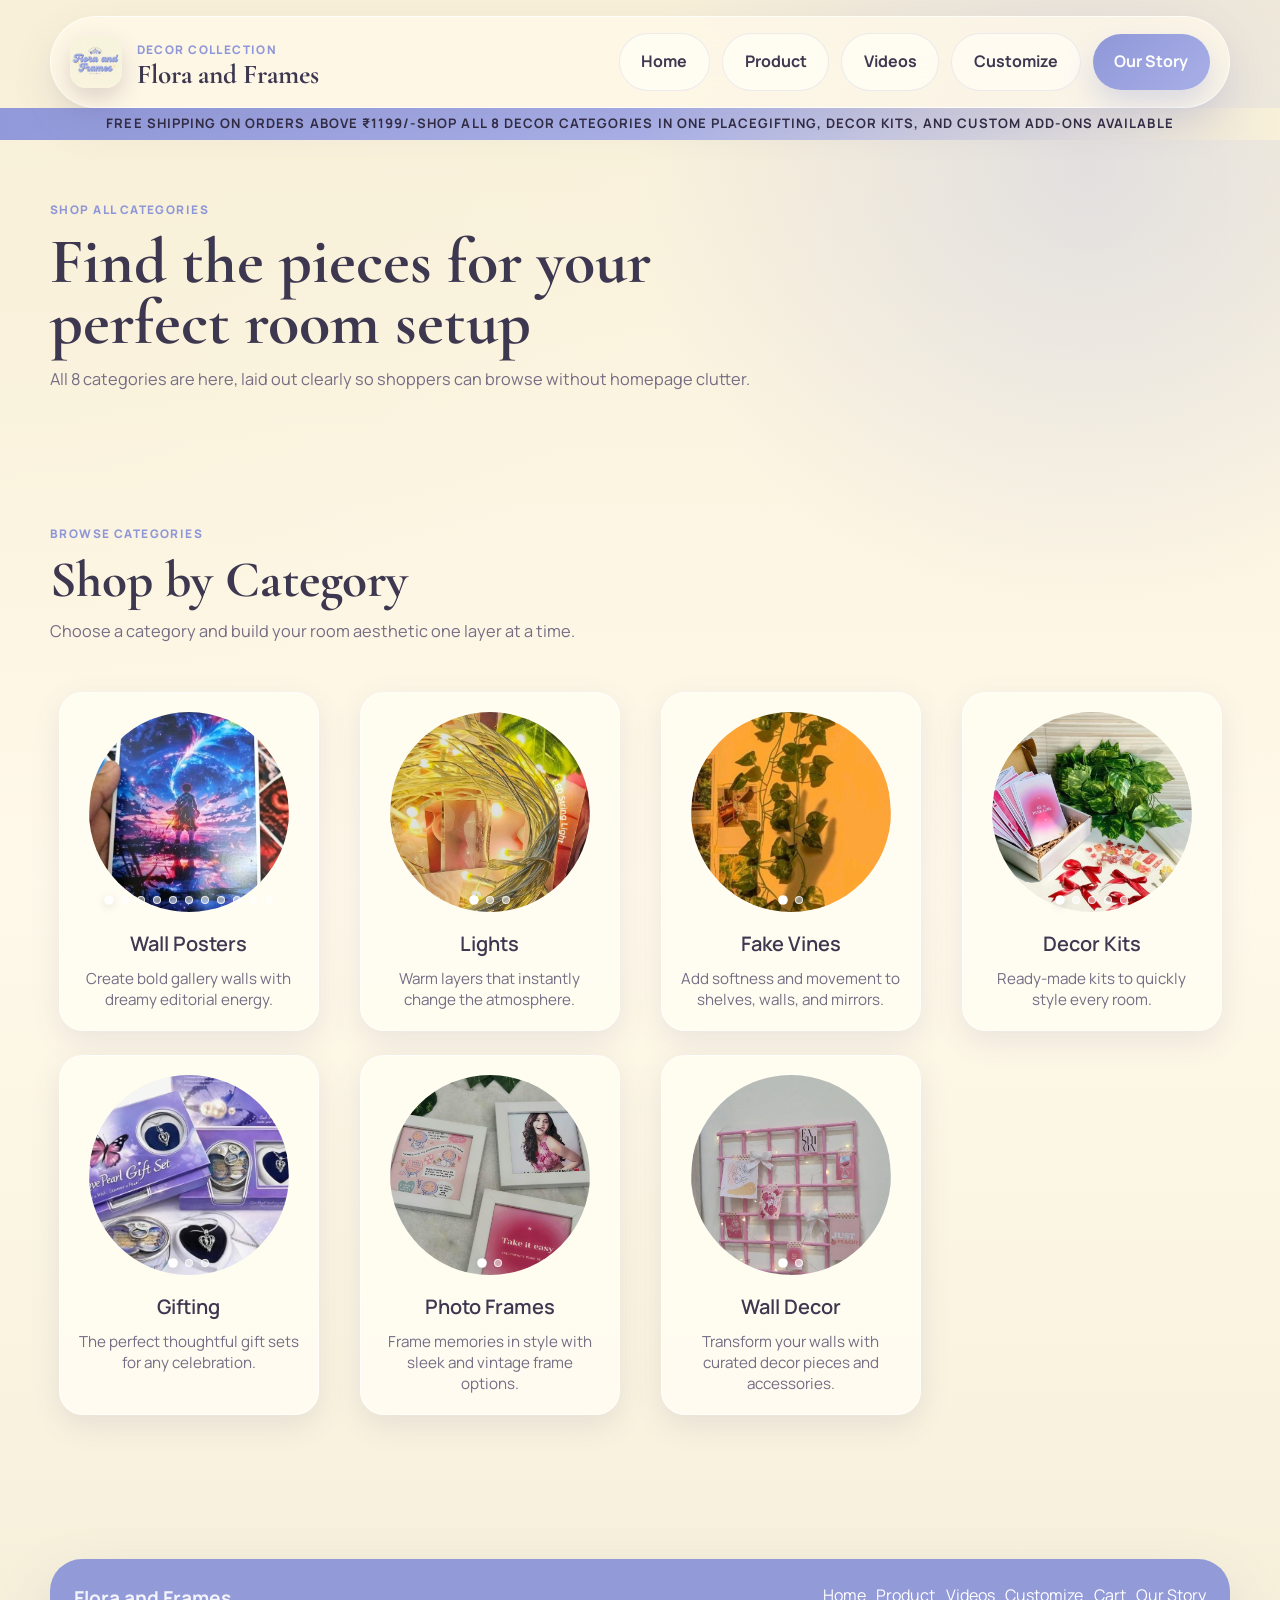
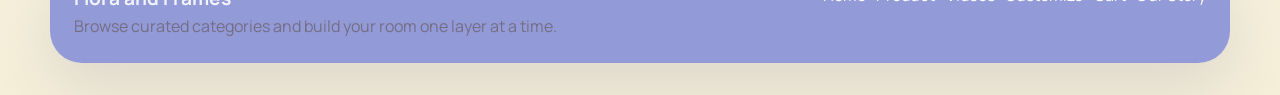
==== flora and frames/shop.html @ b6ec5540 "upload flora and frames website" ====
<!doctype html>
<html lang="en">
  <head>
    <meta charset="UTF-8" />
    <meta name="viewport" content="width=device-width, initial-scale=1.0" />
    <title>Flora and Frames - Shop</title>
    <link rel="preconnect" href="https://fonts.googleapis.com" />
    <link rel="preconnect" href="https://fonts.gstatic.com" crossorigin />
    <link
      href="https://fonts.googleapis.com/css2?family=Cormorant+Garamond:wght@500;600;700&family=Manrope:wght@400;500;600;700;800&display=swap"
      rel="stylesheet"
    />
    <link rel="stylesheet" href="style.css" />
  </head>
  <body>
    <nav class="navbar">
      <button
        class="mobile-menu-toggle"
        type="button"
        aria-label="Toggle navigation"
        aria-expanded="false"
      >
        <span></span>
        <span></span>
        <span></span>
      </button>
      <div class="logo" onclick="goHome()">
        <img src="logo.jpg" alt="Flora and Frames" class="logo-img" />
        <div>
          <span class="brand-tag">Decor collection</span>
          <h2>Flora and Frames</h2>
        </div>
      </div>
      <div class="nav-actions" aria-label="Quick actions">
        <button
          class="icon-button"
          type="button"
          aria-label="Search"
          onclick="goShop()"
        >
          <svg viewBox="0 0 24 24" aria-hidden="true">
            <circle cx="11" cy="11" r="6.5"></circle>
            <path d="M16.2 16.2L21 21"></path>
          </svg>
        </button>
        <button
          class="icon-button"
          type="button"
          aria-label="Bag"
          onclick="goCart()"
        >
          <svg viewBox="0 0 24 24" aria-hidden="true">
            <path d="M7 8.5h10l-1 10H8z"></path>
            <path d="M9.5 8.5a2.5 2.5 0 0 1 5 0"></path>
          </svg>
          <span class="cart-count" data-cart-count>0</span>
        </button>
      </div>
      <div class="nav-links">
        <button class="nav-button ghost" onclick="goHome()">Home</button>
        <button
          class="nav-button ghost"
          data-nav="product"
          onclick="goProduct()"
        >
          Product
        </button>
        <button class="nav-button ghost" onclick="goVideos()">Videos</button>
        <button class="nav-button ghost" onclick="goCustomize()">
          Customize
        </button>
        <button class="nav-button" onclick="goStory()">Our Story</button>
      </div>
    </nav>

    <div class="shipping-banner">
      <div class="announcement-slider" id="announcement-slider">
        <p class="announcement-item is-active">
          Free shipping on orders above &#8377;1199/-
        </p>
        <p class="announcement-item">
          Shop all 8 decor categories in one place
        </p>
        <p class="announcement-item">
          Gifting, decor kits, and custom add-ons available
        </p>
      </div>
    </div>

    <main class="page-main">
      <section class="page-hero section-shell">
        <div class="section-heading" data-animate>
          <span class="eyebrow">Shop all categories</span>
          <h1 class="page-title">
            Find the pieces for your perfect room setup
          </h1>
          <p>
            All 8 categories are here, laid out clearly so shoppers can browse
            without homepage clutter.
          </p>
        </div>
      </section>

      <section class="categories-section section-shell">
        <div class="section-heading" data-animate>
          <span class="eyebrow">Browse categories</span>
          <h2>Shop by Category</h2>
          <p>
            Choose a category and build your room aesthetic one layer at a time.
          </p>
        </div>
        <div class="category-grid">
          <!-- Wall Posters -->
          <div class="category-card">
            <div class="image-container">
              <div class="image-wrapper">
                <img
                  src="img/shop_images/wall_poster.jpeg"
                  src="img/shop_images/wall_poster1.jpeg"
                  alt="Wall Posters"
                  class="category-image"
                  data-category="wall-posters"
                />
              </div>
              <div class="dots-container">
                <span class="dot active"></span>
              </div>
            </div>
            <h3>Wall Posters</h3>
            <p>Create bold gallery walls with dreamy editorial energy.</p>
          </div>

          <!-- Lights -->
          <div class="category-card">
            <div class="image-container">
              <div class="image-wrapper">
                <img
                  src="img/shop_images/ligts.jpeg"
                  alt="Lights"
                  class="category-image"
                  data-category="lights"
                  data-index="0"
                />
              </div>
              <div class="dots-container">
                <span class="dot active"></span>
                <span class="dot"></span>
              </div>
            </div>
            <h3>Lights</h3>
            <p>Warm layers that instantly change the atmosphere.</p>
          </div>

          <!-- Fake Vines -->
          <div class="category-card">
            <div class="image-container">
              <div class="image-wrapper">
                <img
                  src="img/shop_images/fake_vines.jpeg"
                  alt="Fake Vines"
                  class="category-image"
                  data-category="fake-vines"
                />
              </div>
              <div class="dots-container">
                <span class="dot active"></span>
              </div>
            </div>
            <h3>Fake Vines</h3>
            <p>Add softness and movement to shelves, walls, and mirrors.</p>
          </div>

          <!-- Decor Kits -->
          <div class="category-card">
            <div class="image-container">
              <div class="image-wrapper">
                <img
                  src="img/shop_images/decor_kits.jpeg"
                  alt="Decor Kits"
                  class="category-image"
                  data-category="decor-kits"
                />
              </div>
              <div class="dots-container">
                <span class="dot active"></span>
              </div>
            </div>
            <h3>Decor Kits</h3>
            <p>Ready-made kits to quickly style every room.</p>
          </div>

          <!-- Gifting -->
          <div class="category-card">
            <div class="image-container">
              <div class="image-wrapper">
                <img
                  src="img/shop_images/gifting.jpeg"
                  alt="Gifting"
                  class="category-image"
                  data-category="gifting"
                  data-index="0"
                />
              </div>
              <div class="dots-container">
                <span class="dot active"></span>
                <span class="dot"></span>
                <span class="dot"></span>
              </div>
            </div>
            <h3>Gifting</h3>
            <p>The perfect thoughtful gift sets for any celebration.</p>
          </div>

          <!-- Photo Frames -->
          <div class="category-card">
            <div class="image-container">
              <div class="image-wrapper">
                <img
                  src="img/shop_images/photoframe.jpeg"
                  alt="Photo Frames"
                  class="category-image"
                  data-category="photo-frames"
                  data-index="0"
                />
              </div>
              <div class="dots-container">
                <span class="dot active"></span>
                <span class="dot"></span>
              </div>
            </div>
            <h3>Photo Frames</h3>
            <p>Frame memories in style with sleek and vintage frame options.</p>
          </div>

          <!-- Wall Decor -->
          <div class="category-card">
            <div class="image-container">
              <div class="image-wrapper">
                <img
                  src="img/shop_images/wall_decor.jpeg"
                  alt="Wall Decor"
                  class="category-image"
                  data-category="wall-decor"
                />
              </div>
              <div class="dots-container">
                <span class="dot active"></span>
              </div>
            </div>
            <h3>Wall Decor</h3>
            <p>
              Transform your walls with curated decor pieces and accessories.
            </p>
          </div>
        </div>
      </section>
    </main>

    <footer class="footer">
      <div>
        <h3>Flora and Frames</h3>
        <p>
          Browse curated categories and build your room one layer at a time.
        </p>
      </div>
      <div class="footer-links">
        <a href="index.html">Home</a>
        <a href="product.html">Product</a>
        <a href="videos.html">Videos</a>
        <a href="customize.html">Customize</a>
        <a href="cart.html">Cart</a>
        <a href="story.html">Our Story</a>
      </div>
    </footer>

    <script src="script.js"></script>
  </body>
</html>
---- flora and frames/style.css ----
:root {
  --bg: #f8f0d8;
  --bg-soft: #fff9ea;
  --surface: rgba(255, 249, 234, 0.78);
  --surface-strong: #fffdf4;
  --surface-dark: #443d58;
  --text: #3d3750;
  --muted: #746d84;
  --line: rgba(149, 155, 212, 0.22);
  --rose: #a8afe7;
  --rose-deep: #8f97d8;
  --peach: #f8f0d8;
  --sage: #d8ddb8;
  --blue: #9ea6e7;
  --shadow: 0 24px 60px rgba(96, 92, 137, 0.16);
  --radius-xl: 32px;
  --radius-lg: 24px;
  --radius-md: 18px;
  --radius-sm: 999px;
}

* {
  margin: 0;
  padding: 0;
  box-sizing: border-box;
}

html {
  scroll-behavior: smooth;
}

body {
  font-family: "Manrope", sans-serif;
  background:
    radial-gradient(circle at top left, rgba(248, 240, 216, 0.9), transparent 34%),
    radial-gradient(circle at 85% 10%, rgba(168, 175, 231, 0.28), transparent 24%),
    linear-gradient(180deg, #f8f0d8 0%, #fff9ea 52%, #f5efd9 100%);
  color: var(--text);
  line-height: 1.6;
  overflow-x: hidden;
}

img {
  display: block;
  max-width: 100%;
}

button {
  font: inherit;
}

.page-glow {
  position: fixed;
  width: 30rem;
  height: 30rem;
  border-radius: 50%;
  filter: blur(80px);
  opacity: 0.45;
  pointer-events: none;
  z-index: -1;
}

.page-glow-one {
  top: -8rem;
  left: -8rem;
  background: rgba(248, 240, 216, 0.9);
}

.page-glow-two {
  right: -10rem;
  top: 18rem;
  background: rgba(168, 175, 231, 0.34);
}

.section-shell {
  width: min(1180px, calc(100% - 2rem));
  margin: 0 auto;
}

.page-main {
  padding-bottom: 2rem;
}

.category-rail {
  display: flex;
  gap: 0.8rem;
  overflow-x: auto;
  padding-top: 1.2rem;
  padding-bottom: 0.2rem;
  scrollbar-width: none;
}

.category-rail::-webkit-scrollbar {
  display: none;
}

.rail-pill {
  flex: 0 0 auto;
  padding: 0.85rem 1.15rem;
  border: 1px solid rgba(149, 155, 212, 0.18);
  border-radius: var(--radius-sm);
  background: rgba(255, 253, 244, 0.92);
  color: var(--text);
  cursor: pointer;
  font-weight: 700;
  box-shadow: 0 10px 24px rgba(96, 92, 137, 0.1);
}

.page-hero {
  padding-top: 3.5rem;
}

.page-title {
  font-family: "Cormorant Garamond", serif;
  font-size: clamp(3rem, 5vw, 4.8rem);
  line-height: 0.95;
  margin-top: 0.65rem;
}

.customize-page {
  background:
    radial-gradient(circle at top right, rgba(240, 202, 112, 0.18), transparent 28%),
    linear-gradient(180deg, #fffaf0 0%, #f7f0e3 100%);
}

.customize-page .page-main {
  position: relative;
}

.customize-page .page-main::before {
  content: "";
  position: absolute;
  inset: 1rem min(2vw, 1rem) auto;
  height: 420px;
  border-radius: 40px;
  background:
    linear-gradient(135deg, rgba(43, 28, 34, 0.04), transparent 36%),
    repeating-linear-gradient(
      90deg,
      rgba(43, 28, 34, 0.03) 0,
      rgba(43, 28, 34, 0.03) 1px,
      transparent 1px,
      transparent 22px
    );
  pointer-events: none;
  z-index: 0;
}

.customize-page .section-shell {
  position: relative;
  z-index: 1;
}

.customize-page .section-heading {
  max-width: 820px;
}

.customize-page .page-hero {
  padding-top: 2.6rem;
}

.customize-page .page-title {
  max-width: 15ch;
  color: #31253f;
}

.customize-page .section-heading p {
  max-width: 42rem;
  font-size: 1.08rem;
}

.customize-hero-meta {
  display: flex;
  flex-wrap: wrap;
  gap: 0.75rem;
  margin-top: 1.4rem;
}

.customize-hero-meta span {
  padding: 0.68rem 1rem;
  border-radius: 999px;
  border: 1px solid rgba(49, 37, 63, 0.12);
  background: rgba(255, 255, 255, 0.68);
  color: #31253f;
  font-size: 0.9rem;
  font-weight: 700;
}

.shipping-banner {
  background: linear-gradient(90deg, #9199da, #aab1e8, #f8f0d8);
  color: #2f2940;
  display: flex;
  align-items: center;
  justify-content: center;
  text-align: center;
  padding: 0.5rem 1rem;
  font-size: 0.82rem;
  font-weight: 700;
  letter-spacing: 0.08em;
  text-transform: uppercase;
}

.announcement-slider {
  display: flex;
  align-items: center;
  justify-content: center;
  min-height: 0;
}

.announcement-item {
  margin: 0;
  line-height: 1.2;
  opacity: 1;
  transform: none;
  transition: none;
}

.announcement-item.is-active {
  opacity: 1;
  transform: none;
}

.navbar {
  position: sticky;
  top: 0;
  z-index: 30;
  display: flex;
  align-items: center;
  justify-content: space-between;
  width: min(1180px, calc(100% - 2rem));
  margin: 1rem auto 0;
  padding: 1rem 1.2rem;
  background: rgba(255, 249, 234, 0.78);
  border: 1px solid rgba(255, 255, 255, 0.7);
  box-shadow: 0 16px 40px rgba(96, 92, 137, 0.12);
  backdrop-filter: blur(18px);
  border-radius: 999px;
}

.logo {
  display: flex;
  align-items: center;
  gap: 0.9rem;
  cursor: pointer;
}

.logo-img {
  width: 52px;
  height: 52px;
  object-fit: cover;
  border-radius: 16px;
  box-shadow: 0 10px 24px rgba(78, 45, 62, 0.18);
}

.brand-tag,
.eyebrow {
  display: inline-flex;
  align-items: center;
  gap: 0.45rem;
  font-size: 0.74rem;
  font-weight: 800;
  letter-spacing: 0.12em;
  text-transform: uppercase;
  color: var(--rose-deep);
}

.logo h2,
.section-heading h2,
.customize-copy h2,
.cta-card h2 {
  font-family: "Cormorant Garamond", serif;
}

.logo h2 {
  font-size: 1.7rem;
  line-height: 1;
}

.nav-links {
  display: flex;
  align-items: center;
  gap: 0.75rem;
  flex-wrap: wrap;
  justify-content: flex-end;
}

.nav-actions {
  display: none;
  align-items: center;
  gap: 0.3rem;
}

.icon-button {
  display: inline-flex;
  align-items: center;
  justify-content: center;
  width: 38px;
  height: 38px;
  padding: 0;
  border: none;
  border-radius: 50%;
  background: transparent;
  color: var(--text);
  cursor: pointer;
  box-shadow: none;
  position: relative;
}

.icon-button svg {
  width: 20px;
  height: 20px;
  stroke: currentColor;
  fill: none;
  stroke-width: 1.8;
  stroke-linecap: round;
  stroke-linejoin: round;
}

.cart-count {
  display: none;
  align-items: center;
  justify-content: center;
  min-width: 18px;
  height: 18px;
  padding: 0 4px;
  border-radius: 999px;
  background: var(--rose-deep);
  color: #fff;
  font-size: 0.68rem;
  font-weight: 800;
  position: absolute;
  top: 3px;
  right: 0;
}

.mobile-menu-toggle {
  display: none;
  width: 48px;
  height: 48px;
  padding: 0;
  border: 1px solid rgba(149, 155, 212, 0.18);
  border-radius: 16px;
  background: rgba(255, 253, 244, 0.84);
  cursor: pointer;
  position: relative;
}

.mobile-menu-toggle span {
  display: block;
  width: 20px;
  height: 2px;
  position: absolute;
  left: 50%;
  border-radius: 999px;
  background: var(--text);
  transition: transform 0.25s ease, opacity 0.25s ease;
  transform: translateX(-50%);
}

.mobile-menu-toggle span:nth-child(1) {
  top: 15px;
}

.mobile-menu-toggle span:nth-child(2) {
  top: 22px;
}

.mobile-menu-toggle span:nth-child(3) {
  top: 29px;
}

.nav-button,
.shop-now-btn,
.hero-link,
.scroll-card button,
.custom-chip {
  border: none;
  transition: transform 0.25s ease, box-shadow 0.25s ease, background 0.25s ease;
}

.nav-button,
.shop-now-btn,
.hero-link {
  border-radius: var(--radius-sm);
  padding: 0.95rem 1.35rem;
  cursor: pointer;
  font-weight: 700;
}

.nav-button {
  background: linear-gradient(135deg, var(--rose-deep), var(--rose));
  color: #fff;
  box-shadow: 0 14px 30px rgba(143, 151, 216, 0.3);
}

.nav-button.ghost,
.hero-link {
  background: rgba(255, 253, 244, 0.84);
  color: var(--text);
  border: 1px solid rgba(149, 155, 212, 0.18);
  box-shadow: none;
}

.nav-button:hover,
.shop-now-btn:hover,
.hero-link:hover,
.scroll-card button:hover,
.custom-chip:hover {
  transform: translateY(-2px);
}

.hero {
  position: relative;
  min-height: 90vh;
  display: grid;
  align-items: center;
  margin-top: 1rem;
  padding: 2.5rem 0 1rem;
}

.store-hero {
  display: grid;
  grid-template-columns: minmax(0, 1.3fr) minmax(260px, 0.54fr);
  gap: 1.25rem;
  padding-top: 1.5rem;
  align-items: stretch;
}

.hero-slider-shell {
  position: relative;
  overflow: hidden;
  border-radius: calc(var(--radius-xl) + 8px);
  box-shadow: var(--shadow);
  min-height: 560px;
}

.hero-slider {
  position: relative;
  min-height: 560px;
}

.hero-slide {
  position: absolute;
  inset: 0;
  opacity: 0;
  visibility: hidden;
  transition: opacity 0.65s ease, visibility 0.65s ease;
  background-size: cover;
  background-position: center;
}

.hero-slide.is-active {
  opacity: 1;
  visibility: visible;
}

.hero-slide:nth-child(1) {
  background-image: url("img/hero/hero-photo-1.jpg");
}

.hero-slide:nth-child(2) {
  background-image: url("img/hero/hero-photo-2.jpg");
}

.hero-slide:nth-child(3) {
  background-image: url("img/hero/hero-photo-3.jpg");
}

.hero-slide img {
  width: 100%;
  height: 100%;
  object-fit: cover;
}

.hero-slide::after {
  content: "";
  position: absolute;
  inset: 0;
  background: linear-gradient(90deg, rgba(36, 23, 29, 0.72) 0%, rgba(36, 23, 29, 0.18) 58%, rgba(36, 23, 29, 0.62) 100%);
}

.hero-slide-copy {
  position: absolute;
  left: 2rem;
  bottom: 2rem;
  z-index: 1;
  max-width: 540px;
  color: #fff;
}

.hero-slide-copy h1,
.hero-slide-copy h2 {
  font-family: "Cormorant Garamond", serif;
  font-size: clamp(2.9rem, 6vw, 5rem);
  line-height: 0.95;
  margin-top: 0.65rem;
}

.hero-slide-copy p {
  margin-top: 0.85rem;
  color: rgba(255, 255, 255, 0.86);
}

.hero-slider-dots {
  position: absolute;
  left: 2rem;
  bottom: 1rem;
  z-index: 2;
  display: flex;
  gap: 0.55rem;
}

.hero-slider-dot {
  width: 11px;
  height: 11px;
  border-radius: 50%;
  border: none;
  background: rgba(255, 255, 255, 0.38);
  cursor: pointer;
}

.hero-slider-dot.is-active {
  background: #fff;
  transform: scale(1.12);
}

.hero-side-stack {
  display: grid;
  gap: 1rem;
}

.mini-promo-card {
  padding: 1.35rem;
  border-radius: var(--radius-xl);
  background: rgba(255, 252, 248, 0.82);
  border: 1px solid rgba(255, 255, 255, 0.82);
  box-shadow: var(--shadow);
}

.mini-promo-card.soft {
  background: linear-gradient(180deg, rgba(255, 247, 244, 0.9), rgba(252, 233, 239, 0.9));
}

.mini-promo-card h3 {
  margin-top: 0.65rem;
  font-size: 1.4rem;
}

.mini-promo-card p {
  margin-top: 0.55rem;
  color: var(--muted);
}

.text-link {
  margin-top: 1rem;
  padding: 0;
  background: transparent;
  color: var(--rose-deep);
  font-weight: 800;
  cursor: pointer;
}

.store-grid {
  display: grid;
  grid-template-columns: repeat(3, minmax(0, 1fr));
  gap: 1.25rem;
  padding-top: 2rem;
}

.feature-panel {
  padding: 1.4rem;
  border-radius: var(--radius-xl);
  background: rgba(255, 252, 248, 0.82);
  border: 1px solid rgba(255, 255, 255, 0.82);
  box-shadow: var(--shadow);
}

.feature-panel.wide {
  grid-column: span 2;
  display: flex;
  align-items: center;
  justify-content: space-between;
  gap: 1rem;
}

.feature-panel h2,
.feature-panel h3 {
  margin-top: 0.55rem;
}

.feature-panel p {
  margin-top: 0.55rem;
  color: var(--muted);
}

.hero-backdrop {
  position: absolute;
  inset: 0;
  border-radius: calc(var(--radius-xl) + 8px);
  overflow: hidden;
}

.hero-backdrop::after {
  content: "";
  position: absolute;
  inset: 0;
  background:
    linear-gradient(90deg, rgba(36, 23, 29, 0.74) 0%, rgba(36, 23, 29, 0.2) 58%, rgba(36, 23, 29, 0.56) 100%);
}

.hero-backdrop img {
  width: 100%;
  height: 100%;
  object-fit: cover;
  transform: scale(1.05);
}

.hero-grid {
  position: relative;
  z-index: 1;
  display: grid;
  grid-template-columns: minmax(0, 1.2fr) minmax(280px, 0.72fr);
  gap: 2rem;
  align-items: end;
  padding: 3rem;
}

.hero-copy {
  color: #fff;
  max-width: 680px;
}

.hero-copy h1 {
  font-family: "Cormorant Garamond", serif;
  font-size: clamp(3.2rem, 7vw, 5.8rem);
  line-height: 0.95;
  margin: 1rem 0;
}

.hero-copy p {
  max-width: 580px;
  font-size: 1.05rem;
  color: rgba(255, 255, 255, 0.84);
}

.hero-actions {
  display: flex;
  flex-wrap: wrap;
  gap: 1rem;
  margin-top: 1.8rem;
}

.shop-now-btn {
  background: linear-gradient(135deg, #f8f0d8, #a8afe7);
  color: #322c46;
  box-shadow: 0 18px 36px rgba(168, 175, 231, 0.28);
}

.hero-stats {
  display: grid;
  grid-template-columns: repeat(3, minmax(0, 1fr));
  gap: 1rem;
  margin-top: 2rem;
}

.stat-card,
.hero-panel,
.trust-strip,
.scroll-card,
.category-card,
.preview-card,
.carousel-container,
.process-card,
.cta-card,
.footer {
  box-shadow: var(--shadow);
}

.stat-card {
  padding: 1rem 1rem 1.1rem;
  border-radius: var(--radius-md);
  background: rgba(255, 255, 255, 0.14);
  border: 1px solid rgba(255, 255, 255, 0.22);
  backdrop-filter: blur(10px);
}

.stat-card strong {
  display: block;
  font-size: 1.35rem;
}

.stat-card span {
  display: block;
  margin-top: 0.35rem;
  font-size: 0.9rem;
  color: rgba(255, 255, 255, 0.8);
}

.hero-panel {
  align-self: center;
  padding: 1.4rem;
  background: rgba(255, 249, 234, 0.18);
  color: #fff;
  border: 1px solid rgba(255, 255, 255, 0.22);
  border-radius: var(--radius-xl);
  backdrop-filter: blur(18px);
}

.panel-badge,
.preview-pill {
  display: inline-block;
  padding: 0.45rem 0.8rem;
  border-radius: var(--radius-sm);
  background: rgba(255, 255, 255, 0.16);
  font-size: 0.76rem;
  letter-spacing: 0.08em;
  text-transform: uppercase;
}

.hero-panel h3 {
  font-family: "Cormorant Garamond", serif;
  font-size: 2rem;
  margin: 1rem 0 0.45rem;
}

.hero-panel p {
  color: rgba(255, 255, 255, 0.84);
}

.vibe-tags,
.preview-tags,
.carousel-dots,
.footer-links,
.customize-controls {
  display: flex;
  flex-wrap: wrap;
  gap: 0.65rem;
}

.vibe-tags {
  margin-top: 1rem;
}

.vibe-tags span,
.preview-tags span {
  padding: 0.55rem 0.9rem;
  border-radius: var(--radius-sm);
  background: rgba(255, 255, 255, 0.12);
  border: 1px solid rgba(255, 255, 255, 0.12);
  font-size: 0.84rem;
}

.mini-room-card {
  display: grid;
  grid-template-columns: 92px 1fr;
  gap: 1rem;
  margin-top: 1.35rem;
  padding: 0.9rem;
  border-radius: var(--radius-md);
  background: rgba(255, 255, 255, 0.08);
}

.mini-room-card img {
  width: 92px;
  height: 92px;
  border-radius: 18px;
  object-fit: cover;
}

.mini-room-card h4 {
  margin-bottom: 0.3rem;
}

.trust-strip {
  display: grid;
  grid-template-columns: repeat(4, minmax(0, 1fr));
  gap: 1rem;
  margin-top: 1.25rem;
  padding: 1.25rem;
  border-radius: var(--radius-xl);
  background: rgba(255, 252, 241, 0.78);
  border: 1px solid rgba(255, 255, 255, 0.65);
  backdrop-filter: blur(14px);
}

.trust-strip div {
  text-align: center;
  font-weight: 700;
  color: var(--muted);
}

.favorites-section,
.product-strip-section,
.video-strip-section,
.categories-section,
.customize-section,
.custom-request-section,
.real-rooms-section,
.process-section,
.story-section,
.cta-section {
  padding: 6rem 0 0;
}

.section-heading {
  max-width: 720px;
  margin-bottom: 2rem;
}

.section-heading.compact {
  margin-bottom: 1.2rem;
}

.section-heading h2,
.customize-copy h2,
.cta-card h2 {
  font-size: clamp(2.6rem, 4vw, 4rem);
  line-height: 0.95;
  margin-top: 0.65rem;
}

.section-heading p,
.customize-copy p,
.cta-card p {
  margin-top: 0.8rem;
  color: var(--muted);
  font-size: 1.02rem;
}

.horizontal-scroll {
  display: grid;
  grid-auto-flow: column;
  grid-auto-columns: minmax(250px, 290px);
  gap: 1.25rem;
  overflow-x: auto;
  padding: 0.35rem 0.15rem 1rem;
  scrollbar-width: none;
}

.horizontal-scroll::-webkit-scrollbar {
  display: none;
}

.scroll-card {
  min-height: 100%;
  border-radius: 28px;
  overflow: hidden;
  background: rgba(255, 253, 244, 0.9);
  border: 1px solid rgba(255, 255, 255, 0.9);
  transform-style: preserve-3d;
}

.scroll-card img {
  width: 100%;
  height: 270px;
  object-fit: cover;
}

.card-copy {
  padding: 1.2rem;
}

.card-label {
  display: inline-block;
  margin-bottom: 0.7rem;
  color: var(--rose-deep);
  font-size: 0.76rem;
  font-weight: 800;
  letter-spacing: 0.1em;
  text-transform: uppercase;
}

.scroll-card h3,
.category-card h3,
.process-card h3,
.footer h3 {
  font-size: 1.2rem;
}

.scroll-card p,
.category-card p,
.process-card p,
.footer p {
  color: var(--muted);
}

.card-meta {
  display: flex;
  align-items: center;
  justify-content: space-between;
  margin-top: 1rem;
}

.card-meta span {
  font-weight: 800;
  color: var(--text);
}

.scroll-card button {
  padding: 0.75rem 1rem;
  border-radius: var(--radius-sm);
  background: rgba(168, 175, 231, 0.16);
  color: var(--rose-deep);
  font-weight: 700;
  cursor: pointer;
}

.product-strip {
  display: grid;
  grid-auto-flow: column;
  grid-auto-columns: minmax(200px, 230px);
  gap: 1rem;
  overflow-x: auto;
  padding-bottom: 0.5rem;
  scrollbar-width: none;
}

.product-strip::-webkit-scrollbar {
  display: none;
}

.product-strip-card {
  background: transparent;
}

.product-strip-card img {
  width: 100%;
  height: 220px;
  object-fit: cover;
  border-radius: 12px;
}

.product-strip-card h3 {
  margin-top: 0.9rem;
  font-size: 1rem;
  font-weight: 500;
}

.product-strip-card p {
  margin-top: 0.45rem;
  font-size: 1.05rem;
  color: var(--text);
}

.product-strip-card button {
  width: 100%;
  margin-top: 1rem;
  padding: 0.85rem 1rem;
  border: 1.6px solid rgba(61, 55, 80, 0.72);
  border-radius: 999px;
  background: #fffdf4;
  color: var(--text);
  font-weight: 600;
  cursor: pointer;
  box-shadow: none;
}

.product-strip-card button:hover {
  background: #f5efff;
}

.category-grid,
.process-grid {
  display: grid;
  grid-template-columns: repeat(4, minmax(0, 1fr));
  gap: 1.25rem;
}

.category-grid {
  align-items: stretch;
}

.featured-product-showcase {
  display: grid;
  gap: 1rem;
  margin-bottom: 2rem;
}

.featured-product-main {
  display: grid;
  grid-template-columns: minmax(220px, 320px) minmax(0, 1fr);
  gap: 1.25rem;
  align-items: start;
  padding: 1.25rem;
  border-radius: var(--radius-xl);
  background: rgba(255, 252, 241, 0.88);
  border: 1px solid rgba(255, 255, 255, 0.82);
  box-shadow: var(--shadow);
}

.featured-product-gallery {
  display: grid;
  grid-template-columns: repeat(2, minmax(0, 1fr));
  gap: 0.9rem;
  align-items: stretch;
}

.featured-product-gallery img {
  width: 100%;
  aspect-ratio: 1 / 1;
  object-fit: cover;
  border-radius: 24px;
  display: block;
}

.featured-product-copy h3 {
  margin-top: 0.45rem;
  font-size: 2rem;
  font-family: "Cormorant Garamond", serif;
}

.featured-product-copy p {
  margin-top: 0.65rem;
  color: var(--muted);
  max-width: 34rem;
}

.mini-product-slider {
  display: grid;
  grid-auto-flow: column;
  grid-auto-columns: minmax(145px, 165px);
  gap: 0.9rem;
  overflow-x: auto;
  padding-bottom: 0.3rem;
  scrollbar-width: none;
}

.mini-product-slider::-webkit-scrollbar {
  display: none;
}

.mini-product-card {
  padding: 0.7rem;
  border-radius: 24px;
  background: rgba(255, 252, 241, 0.88);
  border: 1px solid rgba(255, 255, 255, 0.82);
  box-shadow: var(--shadow);
}

.mini-product-card img {
  width: 100%;
  aspect-ratio: 1 / 1;
  object-fit: cover;
  border-radius: 18px;
}

.mini-product-card h4 {
  margin-top: 0.7rem;
  font-size: 0.95rem;
}

.mini-product-card p {
  margin-top: 0.2rem;
  color: var(--muted);
  font-size: 0.92rem;
}

.category-card,
.process-card,
.preview-card,
.cta-card {
  border-radius: var(--radius-xl);
  background: rgba(255, 252, 241, 0.84);
  border: 1px solid rgba(255, 255, 255, 0.8);
  overflow: hidden;
}

.category-card img {
  width: 100%;
  height: 290px;
  object-fit: cover;
  border-radius: 50%;
  width: min(250px, 100%);
  aspect-ratio: 1 / 1;
  margin: 1rem auto 0;
}

.category-copy {
  padding: 1.3rem;
}

.category-slideshow-card .slideshow-wrapper {
  position: relative;
  width: 100%;
  min-height: 290px;
  overflow: hidden;
  background: #fff;
  border-radius: 50%;
  margin: 1rem auto 0;
  display: grid;
  place-items: center;
}

.category-slideshow-card .slideshow-image {
  width: 100%;
  height: 100%;
  object-fit: cover;
  border-radius: 50%;
  opacity: 0;
  transition: opacity 0.8s ease;
}

.category-slideshow-card .slideshow-image.is-visible {
  opacity: 1;
}

.category-slideshow-card .slideshow-dots {
  position: absolute;
  left: 50%;
  bottom: 0.8rem;
  transform: translateX(-50%);
  display: flex;
  gap: 0.4rem;
  pointer-events: none;
}

.category-slideshow-card .slideshow-dot {
  width: 9px;
  height: 9px;
  border-radius: 50%;
  border: 1px solid rgba(255, 255, 255, 0.92);
  background: rgba(255, 255, 255, 0.35);
  pointer-events: auto;
  cursor: pointer;
}

.category-slideshow-card .slideshow-dot.active {
  background: rgba(255, 255, 255, 1);
  transform: scale(1.16);
}

.category-slideshow-card:hover {
  transform: translateY(-6px) scale(1.01);
  box-shadow: 0 22px 60px rgba(67, 57, 89, 0.24);
}

.category-card {
  transition: transform 0.3s ease, box-shadow 0.3s ease;
  min-height: 100%;
}

.category-card:hover {
  transform: translateY(-8px);
}

.category-card-compact {
  background: transparent;
  border: none;
  border-radius: 0;
  box-shadow: none;
  overflow: visible;
  cursor: pointer;
}

.category-card-compact img {
  height: 270px;
  border-radius: 0;
  width: 100%;
  aspect-ratio: 1 / 1;
  margin: 0;
}

.category-card-compact .category-copy {
  padding: 0.65rem 0 0;
}

.category-card-compact .category-copy h3 {
  display: flex;
  align-items: center;
  gap: 0.45rem;
  margin: 0;
  font-size: 1.45rem;
  font-family: "Manrope", sans-serif;
  font-weight: 500;
  letter-spacing: 0.01em;
}

.category-card-compact .category-copy h3 span {
  font-size: 1.15em;
}

.product-price {
  margin-top: 0.45rem;
  font-size: 1.05rem;
  color: var(--text);
  font-weight: 500;
}

.product-cart-btn {
  width: 100%;
  margin-top: 1rem;
  padding: 0.9rem 1rem;
  border: 1.6px solid rgba(61, 55, 80, 0.72);
  border-radius: 999px;
  background: #fffdf4;
  color: var(--text);
  font-weight: 600;
  cursor: pointer;
  box-shadow: none;
  transition: background 0.25s ease, transform 0.25s ease;
}

.product-cart-btn:hover {
  background: rgba(168, 175, 231, 0.14);
  transform: translateY(-2px);
}

.customize-grid {
  display: grid;
  grid-template-columns: minmax(280px, 0.82fr) minmax(0, 1.18fr);
  gap: 1.4rem;
  align-items: start;
}

.customize-copy {
  display: grid;
  gap: 1rem;
}

.customize-intro-card {
  padding: 1.2rem 1.2rem 1.1rem;
  border-radius: 26px;
  background: rgba(255, 252, 241, 0.84);
  border: 1px solid rgba(255, 255, 255, 0.92);
}

.customize-intro-card h3 {
  margin-top: 0.5rem;
  font-size: 1.9rem;
  line-height: 1;
  font-family: "Cormorant Garamond", serif;
}

.customize-intro-card p {
  margin-top: 0.7rem;
  color: var(--muted);
}

.customize-controls {
  margin-top: 1.5rem;
}

.custom-chip {
  padding: 0.9rem 1.1rem;
  border-radius: var(--radius-sm);
  background: rgba(255, 252, 241, 0.88);
  border: 1px solid var(--line);
  color: var(--text);
  cursor: pointer;
  font-weight: 700;
}

.custom-chip.is-active {
  background: linear-gradient(135deg, var(--rose-deep), var(--rose));
  color: #fff;
  box-shadow: 0 14px 30px rgba(143, 151, 216, 0.26);
}

.customize-features {
  display: grid;
  gap: 0.9rem;
}

.feature-line {
  padding: 0.95rem 1rem;
  border-radius: 22px;
  background: rgba(255, 255, 255, 0.72);
  border: 1px solid rgba(49, 37, 63, 0.08);
}

.feature-line strong {
  display: block;
  margin-bottom: 0.25rem;
}

.feature-line span {
  color: var(--muted);
}

.preview-card {
  position: relative;
  padding: 1.35rem;
  min-height: 540px;
  transition: background 0.4s ease, transform 0.4s ease;
  border: 1px solid rgba(49, 37, 63, 0.08);
  box-shadow: 0 24px 48px rgba(73, 58, 78, 0.12);
}

.customize-product-card {
  width: min(100%, 420px);
  margin: 0 auto;
  padding: 1.35rem;
  border-radius: var(--radius-xl);
  background: rgba(255, 252, 241, 0.95);
  border: 1px solid rgba(255, 255, 255, 0.9);
  box-shadow: var(--shadow);
}

.customize-slider {
  position: relative;
  overflow: hidden;
  border-radius: 28px;
  background: rgba(255, 255, 255, 0.55);
  min-height: 360px;
}

.customize-slider-track {
  position: relative;
  min-height: 360px;
}

.customize-slide {
  display: none;
}

.customize-slide.is-active {
  display: block;
}

.customize-slide img {
  width: 100%;
  height: 360px;
  object-fit: cover;
  border-radius: 28px;
}

.customize-slider-btn {
  position: absolute;
  top: 50%;
  transform: translateY(-50%);
  width: 44px;
  height: 44px;
  border: none;
  border-radius: 50%;
  background: rgba(255, 253, 244, 0.9);
  color: var(--text);
  font-size: 1.2rem;
  cursor: pointer;
  box-shadow: 0 12px 26px rgba(43, 28, 34, 0.12);
}

.customize-slider-prev {
  left: 0.9rem;
}

.customize-slider-next {
  right: 0.9rem;
}

.customize-mini-gallery {
  display: grid;
  grid-template-columns: repeat(3, minmax(0, 1fr));
  gap: 0.7rem;
  margin-top: 0.95rem;
}

.customize-mini-gallery img {
  width: 100%;
  height: 82px;
  object-fit: cover;
  border-radius: 18px;
}

.customize-card-link-row {
  display: flex;
  justify-content: center;
  align-items: center;
  min-height: 72px;
  padding: 0.95rem 0 0.1rem;
}

.customize-inline-link {
  border: none;
  background: transparent;
  color: var(--text);
  font-size: 1.02rem;
  font-weight: 600;
  text-decoration: underline;
  text-underline-offset: 0.18em;
  cursor: pointer;
}

/* Product page styles */
.product-header {
  background: rgba(255, 255, 255, 0.95);
  border-bottom: 1px solid rgba(149, 155, 212, 0.2);
  padding: 1rem 1.25rem;
  position: sticky;
  top: 0;
  z-index: 25;
}

.product-header-inner {
  display: flex;
  justify-content: space-between;
  align-items: center;
  gap: 1rem;
  max-width: min(1180px, calc(100% - 2rem));
  margin: 0 auto;
}

.back-btn {
  border: 1px solid rgba(149, 155, 212, 0.36);
  background: #fff;
  border-radius: 999px;
  color: var(--text);
  font-weight: 700;
  padding: 0.65rem 1rem;
  cursor: pointer;
}

.product-main {
  max-width: min(1180px, calc(100% - 2rem));
  margin: 2rem auto;
  padding: 0 1rem;
}

.product-grid {
  display: grid;
  grid-template-columns: repeat(auto-fit, minmax(220px, 1fr));
  gap: 1.2rem;
}

.product-card {
  border-radius: var(--radius-xl);
  background: rgba(255, 252, 241, 0.95);
  border: 1px solid rgba(255, 255, 255, 0.85);
  box-shadow: var(--shadow);
  overflow: hidden;
}

.product-card img {
  width: 100%;
  height: 220px;
  object-fit: cover;
}

.product-info {
  padding: 0.95rem 0.9rem 1rem;
}

.product-info h3 {
  font-size: 1.1rem;
  margin-bottom: 0.35rem;
}

.product-price {
  font-size: 1.05rem;
  color: var(--rose-deep);
  font-weight: 700;
}

.empty-state {
  font-size: 1.08rem;
  color: var(--muted);
  text-align: center;
  margin-top: 0.85rem;
}


.custom-request-card {
  padding: 1.35rem;
  border-radius: var(--radius-xl);
  background: rgba(255, 255, 255, 0.82);
  border: 1px solid rgba(49, 37, 63, 0.08);
  box-shadow: 0 24px 48px rgba(73, 58, 78, 0.1);
}

.custom-request-grid {
  display: grid;
  grid-template-columns: repeat(2, minmax(0, 1fr));
  gap: 1rem;
}

.custom-field {
  display: grid;
  gap: 0.45rem;
}

.custom-field span {
  font-size: 0.92rem;
  font-weight: 700;
  color: var(--muted);
}

.custom-field input,
.custom-field select,
.custom-field textarea {
  width: 100%;
  padding: 0.95rem 1rem;
  border-radius: 18px;
  border: 1px solid rgba(61, 55, 80, 0.18);
  background: rgba(255, 255, 255, 0.96);
  color: var(--text);
  font: inherit;
}

.custom-field textarea {
  resize: vertical;
  min-height: 120px;
}

.custom-field-full {
  grid-column: 1 / -1;
}

.custom-request-note {
  margin-top: 1.1rem;
  padding: 1rem 1.1rem;
  border-radius: 22px;
  background: rgba(255, 255, 255, 0.55);
}

.custom-request-note p {
  margin-top: 0.35rem;
  color: var(--muted);
}

.custom-request-actions {
  margin-top: 1.1rem;
}

.custom-request-actions .nav-button {
  width: 100%;
  justify-content: center;
}

.preview-card.theme-soft {
  background: linear-gradient(180deg, rgba(255, 249, 234, 0.96), rgba(232, 235, 255, 0.92));
}

.preview-card.theme-cozy {
  background: linear-gradient(180deg, rgba(255, 247, 229, 0.96), rgba(248, 240, 216, 0.92));
}

.preview-card.theme-fresh {
  background: linear-gradient(180deg, rgba(255, 250, 238, 0.96), rgba(226, 231, 255, 0.9));
}

.preview-top {
  display: flex;
  justify-content: space-between;
  align-items: center;
  gap: 1rem;
}

.preview-stage {
  position: relative;
  margin-top: 1.2rem;
  border-radius: 26px;
  overflow: hidden;
  min-height: 330px;
  background: rgba(255, 255, 255, 0.6);
}

.preview-stage img {
  width: 100%;
  height: 330px;
  object-fit: cover;
  position: relative;
  z-index: 1;
}

.preview-orb {
  position: absolute;
  inset: auto auto -3rem -2rem;
  width: 11rem;
  height: 11rem;
  border-radius: 50%;
  background: rgba(168, 175, 231, 0.32);
  filter: blur(10px);
  z-index: 0;
  animation: floatOrb 5.5s ease-in-out infinite;
}

@keyframes floatOrb {
  0%, 100% {
    transform: translate3d(0, 0, 0) scale(1);
  }
  50% {
    transform: translate3d(1.2rem, -1rem, 0) scale(1.08);
  }
}

.preview-notes {
  margin-top: 1.1rem;
}

.carousel-container {
  position: relative;
  overflow: hidden;
  border-radius: calc(var(--radius-xl) + 6px);
  background: var(--surface-strong);
}

.carousel {
  display: flex;
  transition: transform 0.65s cubic-bezier(0.22, 1, 0.36, 1);
}

.carousel-slide {
  min-width: 100%;
  height: 560px;
}

.carousel-slide img {
  width: 100%;
  height: 100%;
  object-fit: cover;
}

.carousel-overlay {
  position: absolute;
  left: 1.25rem;
  right: 1.25rem;
  bottom: 1.25rem;
  display: flex;
  align-items: end;
  justify-content: space-between;
  gap: 1rem;
  padding: 1.2rem;
  border-radius: 24px;
  background: linear-gradient(180deg, rgba(43, 28, 34, 0.12), rgba(43, 28, 34, 0.7));
  color: #fff;
}

.carousel-overlay h3 {
  font-family: "Cormorant Garamond", serif;
  font-size: 2rem;
}

.carousel-dot {
  width: 12px;
  height: 12px;
  border-radius: 50%;
  background: rgba(255, 255, 255, 0.35);
  border: none;
  cursor: pointer;
}

.carousel-dot.is-active {
  background: #fff;
  transform: scale(1.1);
}

.carousel-prev,
.carousel-next {
  position: absolute;
  top: 50%;
  transform: translateY(-50%);
  width: 52px;
  height: 52px;
  border: none;
  border-radius: 50%;
  background: rgba(255, 253, 244, 0.88);
  color: var(--text);
  font-size: 1.5rem;
  cursor: pointer;
  box-shadow: 0 16px 30px rgba(96, 92, 137, 0.16);
}

.carousel-prev {
  left: 1.2rem;
}

.carousel-next {
  right: 1.2rem;
}

.process-grid {
  grid-template-columns: repeat(3, minmax(0, 1fr));
}

.process-card {
  padding: 1.5rem;
}

.process-card span {
  display: inline-flex;
  width: 3rem;
  height: 3rem;
  align-items: center;
  justify-content: center;
  margin-bottom: 1rem;
  border-radius: 50%;
  background: rgba(168, 175, 231, 0.18);
  color: var(--rose-deep);
  font-weight: 800;
}

.story-grid {
  display: grid;
  grid-template-columns: minmax(0, 1.05fr) minmax(320px, 0.95fr);
  gap: 1.5rem;
  align-items: center;
}

.story-copy h2 {
  margin-top: 0.65rem;
  font-family: "Cormorant Garamond", serif;
  font-size: clamp(2.4rem, 4vw, 3.8rem);
  line-height: 0.98;
}

.story-copy p {
  margin-top: 1rem;
  color: var(--muted);
  font-size: 1rem;
}

.story-card {
  overflow: hidden;
  border-radius: var(--radius-xl);
  background: rgba(255, 252, 241, 0.86);
  border: 1px solid rgba(255, 255, 255, 0.82);
  box-shadow: var(--shadow);
}

.story-card img {
  width: 100%;
  height: 340px;
  object-fit: cover;
}

.story-card-copy {
  padding: 1.35rem;
}

.story-card-copy strong {
  display: block;
  margin-bottom: 0.45rem;
  font-size: 1.08rem;
}

.story-card-copy p {
  color: var(--muted);
}

.cta-card {
  display: flex;
  align-items: center;
  justify-content: space-between;
  gap: 1.5rem;
  padding: 2rem;
  background:
    radial-gradient(circle at top right, rgba(168, 175, 231, 0.32), transparent 28%),
    linear-gradient(135deg, rgba(255, 249, 234, 0.96), rgba(232, 235, 255, 0.92));
}

.footer {
  display: flex;
  justify-content: space-between;
  gap: 1.5rem;
  width: min(1180px, calc(100% - 2rem));
  margin: 6rem auto 2rem;
  padding: 1.5rem;
  border-radius: var(--radius-xl);
  background: rgba(143, 151, 216, 0.96);
  color: rgba(255, 255, 255, 0.88);
}

.footer-links a {
  color: #fff;
  text-decoration: none;
}

[data-animate] {
  opacity: 0;
  transform: translateY(28px) scale(0.98);
  transition:
    opacity 0.7s ease,
    transform 0.7s cubic-bezier(0.22, 1, 0.36, 1);
}

[data-animate].is-visible {
  opacity: 1;
  transform: translateY(0) scale(1);
}

@media (prefers-reduced-motion: reduce) {
  html {
    scroll-behavior: auto;
  }

  * {
    animation: none !important;
    transition: none !important;
  }

  [data-animate] {
    opacity: 1;
    transform: none;
  }
}

@media (max-width: 1200px) {
  .category-grid {
    grid-template-columns: repeat(2, minmax(0, 1fr));
  }
}

@media (max-width: 980px) {
  .store-hero,
  .store-grid {
    grid-template-columns: 1fr;
  }

  .feature-panel.wide {
    grid-column: span 1;
    flex-direction: column;
    align-items: flex-start;
  }

  .navbar,
  .footer,
  .cta-card {
    border-radius: 28px;
  }

  .navbar,
  .footer {
    width: min(1180px, calc(100% - 1rem));
  }

  .hero-grid,
  .customize-grid,
  .featured-product-main,
  .cart-grid,
  .category-grid,
  .story-grid,
  .trust-strip,
  .footer,
  .cta-card {
    grid-template-columns: 1fr;
  }

  .hero-grid {
    padding: 2rem;
  }

  .hero-stats {
    grid-template-columns: 1fr;
  }

  .category-grid {
    display: grid;
    grid-template-columns: repeat(2, minmax(0, 1fr));
  }

  .carousel-slide {
    height: 440px;
  }

  .carousel-overlay {
    flex-direction: column;
    align-items: flex-start;
  }
}

.video-strip {
  display: grid;
  grid-auto-flow: column;
  grid-auto-columns: minmax(220px, 260px);
  gap: 1rem;
  overflow-x: auto;
  padding-bottom: 0.4rem;
  scrollbar-width: none;
}

.video-strip::-webkit-scrollbar {
  display: none;
}

.video-card,
.video-gallery-card {
  overflow: hidden;
  border-radius: var(--radius-xl);
  background: rgba(255, 252, 241, 0.86);
  border: 1px solid rgba(255, 255, 255, 0.82);
  box-shadow: var(--shadow);
  cursor: pointer;
}

.video-card video,
.video-card img,
.video-gallery-card video {
  width: 100%;
  height: 360px;
  object-fit: cover;
  background: #000;
  display: block;
}

.video-card-copy,
.video-gallery-card h3 {
  padding: 0.95rem 1rem 1.05rem;
}

.video-card-copy strong {
  display: block;
  font-size: 1rem;
}

.video-card-copy span {
  display: block;
  margin-top: 0.25rem;
  color: var(--muted);
  font-size: 0.88rem;
}

.video-popup {
  position: fixed;
  inset: 0;
  display: none;
  align-items: center;
  justify-content: center;
  padding: 1.25rem;
  z-index: 80;
}

.video-popup.is-open {
  display: flex;
}

.video-popup-backdrop {
  position: absolute;
  inset: 0;
  background: rgba(23, 18, 32, 0.76);
  backdrop-filter: blur(8px);
}

.video-popup-panel {
  position: relative;
  z-index: 1;
  width: min(900px, 100%);
  padding: 1rem;
  border-radius: 28px;
  background: rgba(255, 252, 241, 0.96);
  box-shadow: 0 30px 60px rgba(23, 18, 32, 0.28);
}

#video-popup-player {
  width: 100%;
  max-height: min(78vh, 720px);
  border-radius: 20px;
  background: #000;
}

.video-popup-close {
  position: absolute;
  top: 0.7rem;
  right: 0.7rem;
  width: 42px;
  height: 42px;
  border: none;
  border-radius: 50%;
  background: rgba(255, 252, 241, 0.96);
  color: var(--text);
  font-size: 1.5rem;
  cursor: pointer;
  box-shadow: 0 10px 24px rgba(23, 18, 32, 0.16);
}

.video-gallery {
  padding-top: 1rem;
}

.video-grid {
  display: grid;
  grid-template-columns: repeat(2, minmax(0, 1fr));
  gap: 1.25rem;
}

.video-gallery-card h3 {
  font-size: 1rem;
  font-weight: 600;
}

.cart-feedback {
  position: fixed;
  right: 1rem;
  bottom: 1rem;
  z-index: 60;
  padding: 0.85rem 1rem;
  border-radius: 16px;
  background: rgba(61, 55, 80, 0.92);
  color: #fff;
  box-shadow: var(--shadow);
  opacity: 0;
  transform: translateY(14px);
  transition: opacity 0.25s ease, transform 0.25s ease;
  pointer-events: none;
}

.cart-feedback.is-visible {
  opacity: 1;
  transform: translateY(0);
}

.cart-section {
  padding-top: 1rem;
}

.cart-grid {
  display: grid;
  grid-template-columns: minmax(0, 1.1fr) minmax(320px, 0.9fr);
  gap: 1.25rem;
}

.cart-list-card,
.checkout-card {
  padding: 1.3rem;
  border-radius: var(--radius-xl);
  background: rgba(255, 252, 241, 0.9);
  border: 1px solid rgba(255, 255, 255, 0.82);
  box-shadow: var(--shadow);
}

.cart-header-row,
.cart-total-row {
  display: flex;
  align-items: center;
  justify-content: space-between;
  gap: 1rem;
  flex-wrap: wrap;
}

.cart-items {
  display: grid;
  gap: 1rem;
  margin-top: 1.2rem;
}

.cart-item {
  display: grid;
  grid-template-columns: 94px 1fr;
  gap: 1rem;
  align-items: center;
  padding-bottom: 1rem;
  border-bottom: 1px solid rgba(149, 155, 212, 0.16);
}

.cart-item:last-child {
  border-bottom: none;
  padding-bottom: 0;
}

.cart-item-image {
  width: 94px;
  height: 94px;
  object-fit: cover;
  border-radius: 18px;
}

.cart-item-copy h3 {
  font-size: 1rem;
}

.cart-item-copy p {
  margin-top: 0.3rem;
  color: var(--muted);
}

.cart-item-controls {
  display: flex;
  align-items: center;
  flex-wrap: wrap;
  gap: 0.55rem;
  margin-top: 0.75rem;
}

.cart-item-controls button {
  min-width: 34px;
  padding: 0.45rem 0.75rem;
  border: 1px solid rgba(61, 55, 80, 0.16);
  border-radius: 999px;
  background: #fffdf4;
  color: var(--text);
  cursor: pointer;
}

.remove-link {
  padding-inline: 0.9rem !important;
}

.cart-total-row {
  margin-top: 1.4rem;
  padding-top: 1rem;
  border-top: 1px solid rgba(149, 155, 212, 0.16);
  font-size: 1.05rem;
}

.cart-empty,
.checkout-help {
  color: var(--muted);
}

.checkout-form {
  display: grid;
  gap: 1rem;
  margin-top: 1rem;
}

.checkout-form label {
  display: grid;
  gap: 0.45rem;
}

.checkout-inline-grid {
  display: grid;
  grid-template-columns: repeat(2, minmax(0, 1fr));
  gap: 1rem;
}

.checkout-form span {
  font-weight: 700;
}

.checkout-form input,
.checkout-form select,
.checkout-form textarea {
  width: 100%;
  padding: 0.95rem 1rem;
  border: 1px solid rgba(149, 155, 212, 0.24);
  border-radius: 18px;
  background: #fffdf4;
  color: var(--text);
  font: inherit;
}

.checkout-submit {
  width: 100%;
  margin-top: 0.35rem;
}

@media (max-width: 980px) {
  .cart-grid {
    grid-template-columns: 1fr;
  }
}

@media (max-width: 640px) {
  .cart-list-card,
  .checkout-card {
    padding: 1rem;
  }

  .cart-item {
    grid-template-columns: 1fr;
    align-items: start;
  }

  .cart-item-image {
    width: 100%;
    height: 180px;
  }

  .cart-item-controls {
    gap: 0.45rem;
  }

  .checkout-inline-grid {
    grid-template-columns: 1fr;
    gap: 1rem;
  }

  .cart-total-row {
    font-size: 1rem;
  }
}

@media (max-width: 640px) {
  .store-hero {
    gap: 1rem;
  }

  .hero-slider-shell,
  .hero-slider {
    min-height: 330px;
  }

  .hero-slide > img {
    display: none;
  }

  .hero-slide-copy {
    left: 50%;
    right: auto;
    top: 50%;
    bottom: auto;
    width: calc(100% - 2rem);
    max-width: 18rem;
    padding: 0;
    border-radius: 0;
    background: transparent;
    backdrop-filter: none;
    text-align: center;
    transform: translate(-50%, -50%);
  }

  .hero-slide-copy h1,
  .hero-slide-copy h2 {
    font-size: 1.95rem;
    line-height: 1.02;
    margin-top: 0;
    text-shadow: 0 6px 18px rgba(0, 0, 0, 0.22);
  }

  .hero-slider-dots {
    left: 50%;
    bottom: 0.7rem;
    transform: translateX(-50%);
  }

  .hero-slide-copy .eyebrow {
    display: none;
  }

  .hero-slide-copy p {
    display: none;
  }

  .hero-actions {
    margin-top: 1rem;
    gap: 0;
    justify-content: center;
  }

  .hero-actions .shop-now-btn,
  .hero-actions .hero-link {
    padding: 0.82rem 1.4rem;
    min-width: 12rem;
    margin: 0 auto;
  }

  .hero-actions .hero-link {
    display: none;
  }

  .mini-promo-card {
    padding: 0.95rem;
  }

  .section-shell {
    width: min(1180px, calc(100% - 1rem));
  }

  .shipping-banner {
    font-size: 0.72rem;
    padding: 0.45rem 0.75rem;
    margin: 0.35rem auto 0;
    width: min(1180px, calc(100% - 1rem));
    border-radius: 14px;
    letter-spacing: 0.05em;
  }

  .announcement-slider {
    min-height: 0;
  }

  .navbar {
    margin-top: 0.35rem;
    padding: 0.8rem 0.9rem;
    gap: 0.65rem;
    flex-wrap: nowrap;
    align-items: center;
    justify-content: center;
    border-radius: 0;
    position: sticky;
    width: 100%;
    background: #fffdf9;
    border: none;
    box-shadow: none;
  }

  .mobile-menu-toggle {
    display: inline-flex;
    align-items: center;
    justify-content: center;
    margin-left: 0;
    width: 42px;
    height: 42px;
    border-radius: 50%;
    position: absolute;
    left: 0.9rem;
    top: 50%;
    transform: translateY(-50%);
    border: none;
    background: transparent;
  }

  .nav-links,
  .hero-actions,
  .preview-top,
  .cta-card {
    width: 100%;
    flex-direction: column;
    align-items: stretch;
  }

  .nav-links {
    display: none;
    gap: 0.7rem;
    margin-top: 0.35rem;
  }

  .navbar.menu-open .nav-links {
    display: flex;
    padding-top: 0.85rem;
  }

  .navbar.menu-open {
    align-items: stretch;
    padding-top: 1rem;
    padding-bottom: 1rem;
  }

  .navbar.menu-open .nav-actions {
    display: none;
  }

  .navbar.menu-open .logo {
    justify-content: center;
    width: 100%;
    padding-top: 0.25rem;
  }

  .navbar.menu-open .mobile-menu-toggle {
    top: 1rem;
    transform: none;
  }

  .navbar.menu-open .mobile-menu-toggle span:nth-child(1) {
    transform: translateX(-50%) translateY(7px) rotate(45deg);
  }

  .navbar.menu-open .mobile-menu-toggle span:nth-child(2) {
    opacity: 0;
  }

  .navbar.menu-open .mobile-menu-toggle span:nth-child(3) {
    transform: translateX(-50%) translateY(-7px) rotate(-45deg);
  }

  .nav-actions {
    display: flex;
    position: absolute;
    right: 0.7rem;
    top: 50%;
    transform: translateY(-50%);
  }

  .nav-links .nav-button,
  .navbar.menu-open .nav-links .nav-button {
    width: 100%;
    justify-content: center;
  }

  .category-rail {
    gap: 0.55rem;
    padding-top: 0.6rem;
  }

  .rail-pill {
    padding: 0.72rem 0.92rem;
    font-size: 0.9rem;
    white-space: nowrap;
  }

  .hero {
    min-height: auto;
    margin-top: 0.75rem;
    padding-top: 0.5rem;
  }

  .logo {
    gap: 0.7rem;
    min-width: 0;
    flex: 0 1 auto;
    justify-content: center;
    text-align: center;
  }

  .logo-img {
    display: block;
    width: 34px;
    height: 34px;
    border-radius: 10px;
    box-shadow: none;
  }

  .brand-tag {
    display: none;
    font-size: 0.62rem;
    letter-spacing: 0.08em;
    line-height: 1.2;
  }

  .logo h2 {
    font-size: 1.15rem;
    line-height: 1.05;
    letter-spacing: 0.06em;
  }

  .customize-page .page-main::before {
    inset: 0.5rem 0.25rem auto;
    height: 260px;
    border-radius: 28px;
  }

  .customize-page .page-hero {
    padding-top: 1.3rem;
  }

  .customize-hero-meta {
    gap: 0.55rem;
  }

  .customize-hero-meta span {
    padding: 0.58rem 0.82rem;
    font-size: 0.82rem;
  }

  .hero-grid {
    padding: 0.9rem;
    gap: 0.85rem;
    align-items: start;
  }

  .hero-copy h1 {
    font-size: 2.65rem;
    line-height: 0.95;
  }

  .hero-copy p {
    font-size: 0.96rem;
  }

  .hero-backdrop,
  .hero-panel {
    border-radius: 28px;
  }

  .hero-backdrop {
    position: relative;
    min-height: 250px;
  }

  .hero-backdrop::after {
    background:
      linear-gradient(180deg, rgba(36, 23, 29, 0.12) 0%, rgba(36, 23, 29, 0.62) 100%);
  }

  .hero-grid {
    display: flex;
    flex-direction: column;
    padding-top: 0;
  }

  .hero-copy,
  .hero-panel {
    width: 100%;
  }

  .hero-panel {
    padding: 1.05rem;
  }

  .section-heading h2,
  .customize-copy h2,
  .cta-card h2,
  .story-copy h2 {
    font-size: 2.5rem;
  }

  .page-title {
    font-size: 2.8rem;
  }

  .category-grid,
  .process-grid {
    grid-template-columns: 1fr;
  }

  .categories-section .section-heading {
    margin-bottom: 1rem;
  }

  .featured-product-showcase {
    margin-bottom: 1.35rem;
  }

  .featured-product-main {
    grid-template-columns: 1fr;
    gap: 0.9rem;
    padding: 0.9rem;
  }

  .featured-product-gallery {
    display: grid;
    grid-template-columns: repeat(2, minmax(0, 1fr));
    gap: 0.7rem;
  }

  .featured-product-gallery img {
    width: 100%;
    aspect-ratio: 1 / 1;
  }

  .featured-product-copy h3 {
    font-size: 1.65rem;
  }

  .featured-product-meta {
    flex-direction: column;
    align-items: stretch;
  }

  .mini-product-slider {
    grid-auto-columns: 44%;
  }

  .mini-product-card {
    padding: 0.6rem;
  }

  .category-grid {
    grid-template-columns: repeat(2, minmax(0, 1fr));
    gap: 0.85rem;
  }

  .category-card {
    background: transparent;
    border: none;
    border-radius: 0;
    box-shadow: none;
    overflow: visible;
    transform: none !important;
  }

  .category-card img {
    height: 185px;
    border-radius: 0;
    width: 100%;
    aspect-ratio: auto;
    margin: 0;
  }

  .category-copy {
    padding: 0.55rem 0 0;
  }

  .category-copy h3 {
    font-size: 0.98rem;
    font-weight: 500;
    line-height: 1.25;
  }

  .category-card-compact .category-copy h3 {
    gap: 0.3rem;
    font-size: 0.98rem;
    line-height: 1.25;
  }

  .product-price {
    font-size: 0.95rem;
    margin-top: 0.28rem;
  }

  .product-cart-btn {
    margin-top: 0.65rem;
    padding: 0.72rem 0.9rem;
    font-size: 0.9rem;
  }

  .horizontal-scroll {
    grid-auto-columns: 82%;
  }

  .product-strip {
    grid-auto-columns: 72%;
  }

  .video-strip {
    grid-auto-columns: 74%;
  }

  .video-card video,
  .video-card img {
    height: 300px;
  }

  .video-grid {
    grid-template-columns: 1fr;
  }

  .video-gallery-card video {
    height: 260px;
  }

  .cart-item {
    grid-template-columns: 1fr;
  }

  .cart-item-image {
    width: 100%;
    height: 180px;
  }

  .scroll-card img {
    height: 230px;
  }

  .product-strip-card img {
    height: 190px;
  }

  .preview-card {
    min-height: auto;
  }

  .preview-stage img,
  .carousel-slide {
    height: 280px;
  }

  .customize-product-card {
    padding: 1rem;
  }

  .customize-slide img {
    height: 300px;
  }

  .customize-mini-gallery img {
    height: 68px;
  }

  .customize-grid {
    display: flex;
    flex-direction: column;
  }

  .custom-request-grid {
    grid-template-columns: 1fr;
  }

  .customize-product-card {
    order: -1;
  }

  .customize-intro-card {
    padding: 1rem;
  }

  .customize-intro-card h3 {
    font-size: 1.55rem;
  }

  .customize-slider-btn {
    width: 42px;
    height: 42px;
  }

  .story-card img {
    height: 260px;
  }

  .carousel-prev,
  .carousel-next {
    width: 42px;
    height: 42px;
  }

  .footer {
    margin-top: 4rem;
  }

  .category-grid {
    grid-template-columns: 1fr;
  }

  .image-container {
    max-width: 220px;
    margin: 0 auto;
  }

  .category-card h3 {
    font-size: 1.1rem;
  }

  .category-card p {
    font-size: 0.9rem;
  }

  .dots-container {
    gap: 0.3rem !important;
  }
}

/* New Category Card Styles with Image Slideshow */
.category-grid {
  grid-template-columns: repeat(auto-fit, minmax(240px, 1fr));
  gap: 1.5rem;
  justify-items: center;
  padding: 1rem 0;
}

.category-card {
  display: flex;
  flex-direction: column;
  align-items: center;
  text-align: center;
  background: rgba(255, 252, 241, 0.92);
  border: 1px solid rgba(255, 255, 255, 0.85);
  border-radius: 24px;
  padding: 1.2rem 1rem;
  max-width: 260px;
  width: 100%;
  box-shadow: 0 10px 30px rgba(96, 92, 137, 0.12);
  transition: transform 0.3s ease, box-shadow 0.3s ease;
  cursor: pointer;
}

.category-card:hover {
  transform: translateY(-8px);
  box-shadow: 0 20px 50px rgba(96, 92, 137, 0.2);
}

.image-container {
  position: relative;
  width: 200px;
  height: 200px;
  margin-bottom: 1rem;
  flex-shrink: 0;
}

.image-wrapper {
  position: relative;
  width: 100%;
  height: 100%;
  border-radius: 50%;
  overflow: hidden;
  background: rgba(255, 255, 255, 0.6);
  display: flex;
  align-items: center;
  justify-content: center;
  box-shadow: inset 0 4px 12px rgba(0, 0, 0, 0.08);
}

.category-image {
  width: 100%;
  height: 100%;
  object-fit: cover;
  border-radius: 50%;
  opacity: 0;
  transition: opacity 0.8s ease;
}

.category-image.active {
  opacity: 1;
}

.dots-container {
  position: absolute;
  bottom: 8px;
  left: 50%;
  transform: translateX(-50%);
  display: flex;
  gap: 0.5rem;
  z-index: 5;
}

.dot {
  width: 8px;
  height: 8px;
  border-radius: 50%;
  background: rgba(255, 255, 255, 0.5);
  border: 1px solid rgba(255, 255, 255, 0.8);
  cursor: pointer;
  transition: all 0.3s ease;
}

.dot.active {
  background: rgba(255, 255, 255, 1);
  transform: scale(1.2);
  box-shadow: 0 2px 8px rgba(0, 0, 0, 0.12);
}

.category-card h3 {
  font-size: 1.25rem;
  font-weight: 600;
  color: var(--text);
  margin-bottom: 0.5rem;
}

.category-card p {
  font-size: 0.95rem;
  color: var(--muted);
  line-height: 1.4;
  margin: 0;
}

/* Responsive Design */
@media (max-width: 768px) {
  .category-grid {
    grid-template-columns: repeat(auto-fit, minmax(180px, 1fr));
    gap: 1rem;
  }

  .category-card {
    max-width: 200px;
    padding: 1rem 0.8rem;
  }

  .image-container {
    width: 140px;
    height: 140px;
    margin-bottom: 0.8rem;
  }

  .category-card h3 {
    font-size: 1.1rem;
  }

  .category-card p {
    font-size: 0.88rem;
  }
}

@media (max-width: 480px) {
  .category-grid {
    grid-template-columns: repeat(auto-fit, minmax(140px, 1fr));
    gap: 0.8rem;
  }

  .category-card {
    max-width: 160px;
    padding: 0.9rem 0.7rem;
  }

  .image-container {
    width: 120px;
    height: 120px;
    margin-bottom: 0.6rem;
  }

  .category-card h3 {
    font-size: 1rem;
  }

  .category-card p {
    display: none;
  }
}
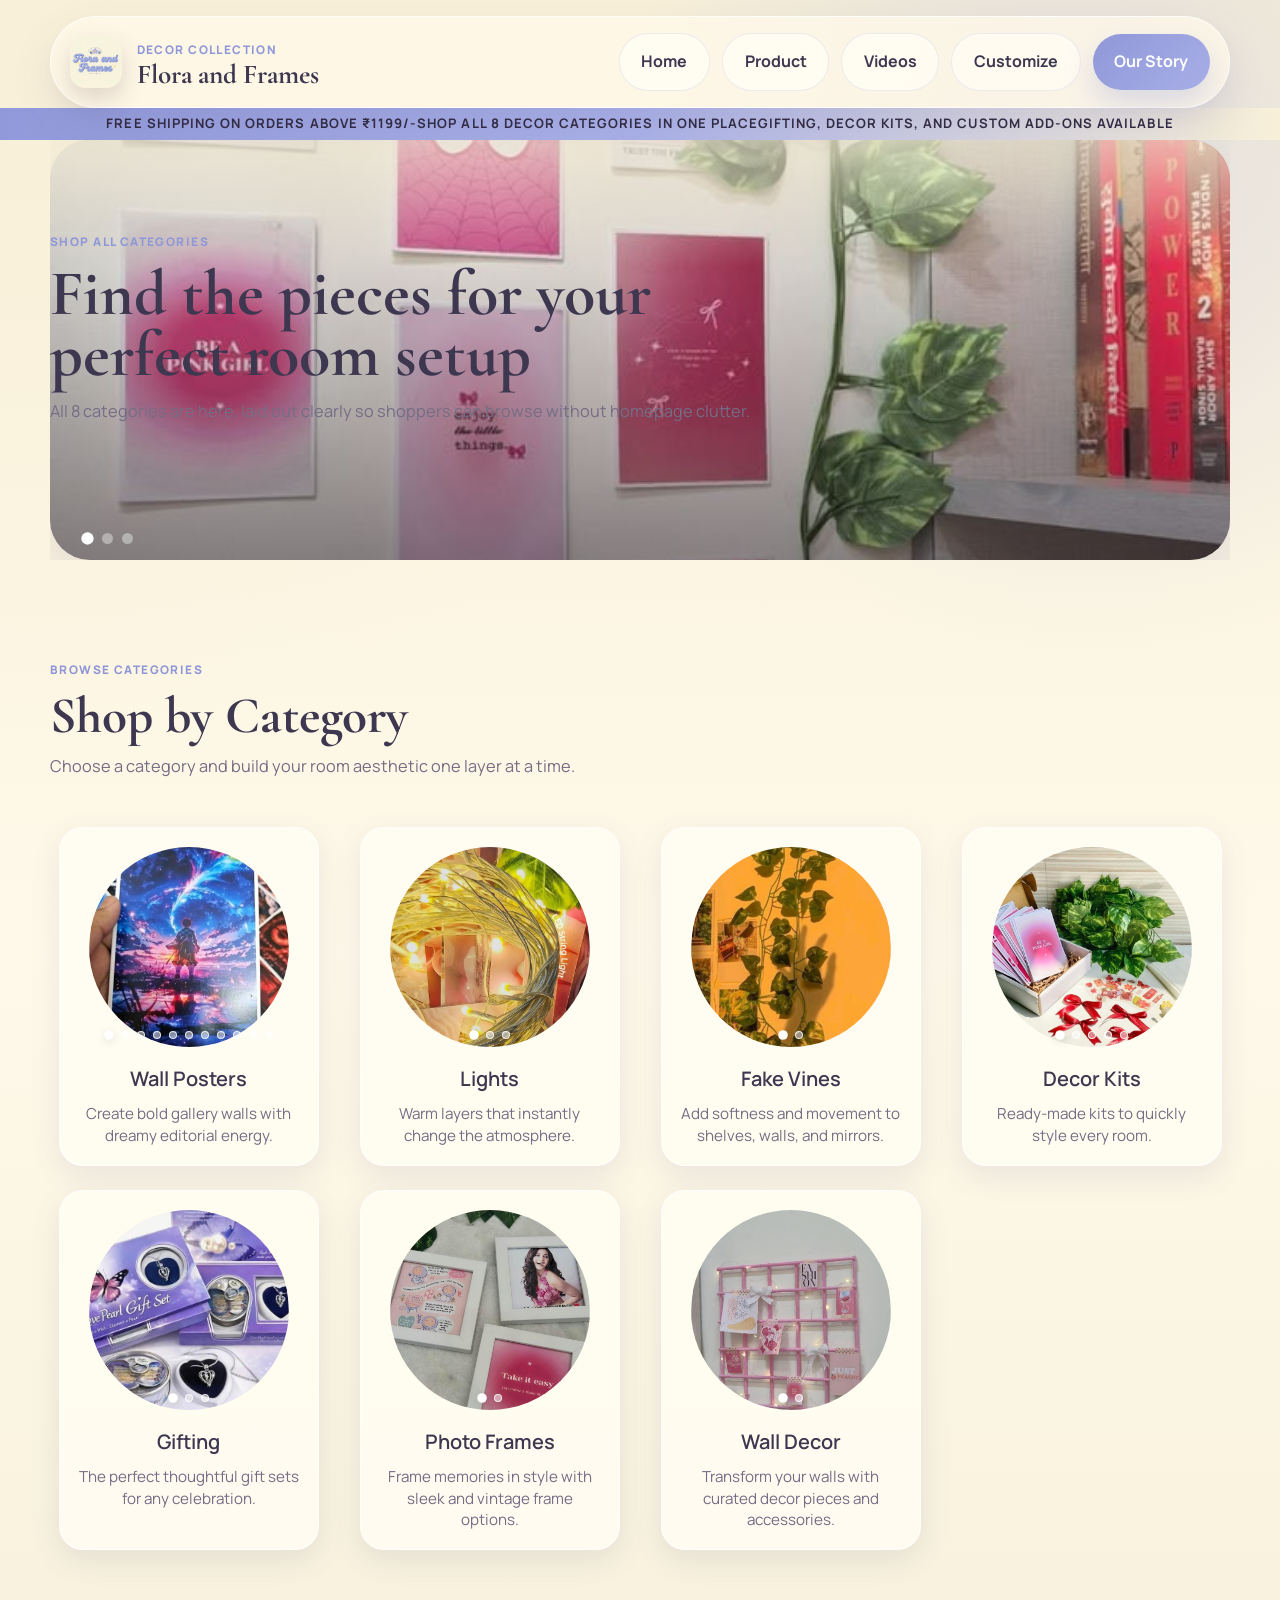
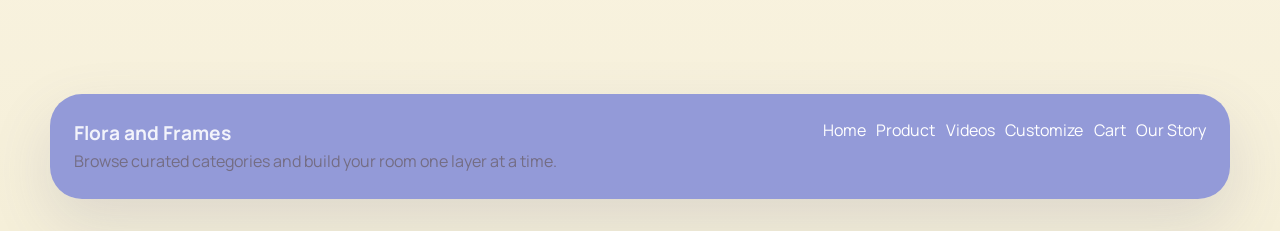
==== commit 3597dbc0: "added images in shop" ====
--- a/flora and frames/shop.html
+++ b/flora and frames/shop.html
@@ -89,7 +89,30 @@
 
     <main class="page-main">
       <section class="page-hero section-shell">
-        <div class="section-heading" data-animate>
+        <div class="shop-hero-slider-shell">
+          <div class="hero-slider" id="hero-slider">
+            <article class="hero-slide is-active">
+              <img
+                src="img/product_images/wall_posters/pink_wall_poster/pink_poster.jpg"
+                alt="Aesthetic wall poster styling"
+              />
+            </article>
+            <article class="hero-slide">
+              <img
+                src="img/product_images/wall_posters/purple_poster/purple_poster.jpg"
+                alt="Soft poster decor for a room"
+              />
+            </article>
+            <article class="hero-slide">
+              <img
+                src="img/product_images/wall_posters/anime_poster/anime_poster.jpg"
+                alt="Poster collage for shop categories"
+              />
+            </article>
+          </div>
+          <div class="hero-slider-dots" id="hero-slider-dots"></div>
+        </div>
+        <div class="section-heading shop-hero-heading" data-animate>
           <span class="eyebrow">Shop all categories</span>
           <h1 class="page-title">
             Find the pieces for your perfect room setup
--- a/flora and frames/style.css
+++ b/flora and frames/style.css
@@ -107,7 +107,46 @@
 }
 
 .page-hero {
+  position: relative;
   padding-top: 3.5rem;
+  overflow: hidden;
+  min-height: 420px;
+}
+
+.shop-hero-slider-shell {
+  position: absolute;
+  inset: 0;
+  z-index: 0;
+  overflow: hidden;
+  border-radius: calc(var(--radius-xl) + 8px);
+  box-shadow: var(--shadow);
+  min-height: 420px;
+}
+
+.shop-hero-slider-shell .hero-slider {
+  min-height: 420px;
+}
+
+.shop-hero-slider-shell .hero-slide {
+  background: transparent;
+}
+
+.shop-hero-slider-shell .hero-slide::after {
+  content: "";
+  position: absolute;
+  inset: 0;
+  background: linear-gradient(180deg, rgba(248, 240, 216, 0.72), rgba(248, 240, 216, 0.12) 30%, rgba(36, 23, 29, 0.42));
+}
+
+.shop-hero-heading {
+  position: relative;
+  z-index: 1;
+  max-width: 760px;
+  padding-top: 2rem;
+}
+
+.shop-hero-heading p {
+  color: rgba(61, 55, 80, 0.86);
 }
 
 .page-title {
